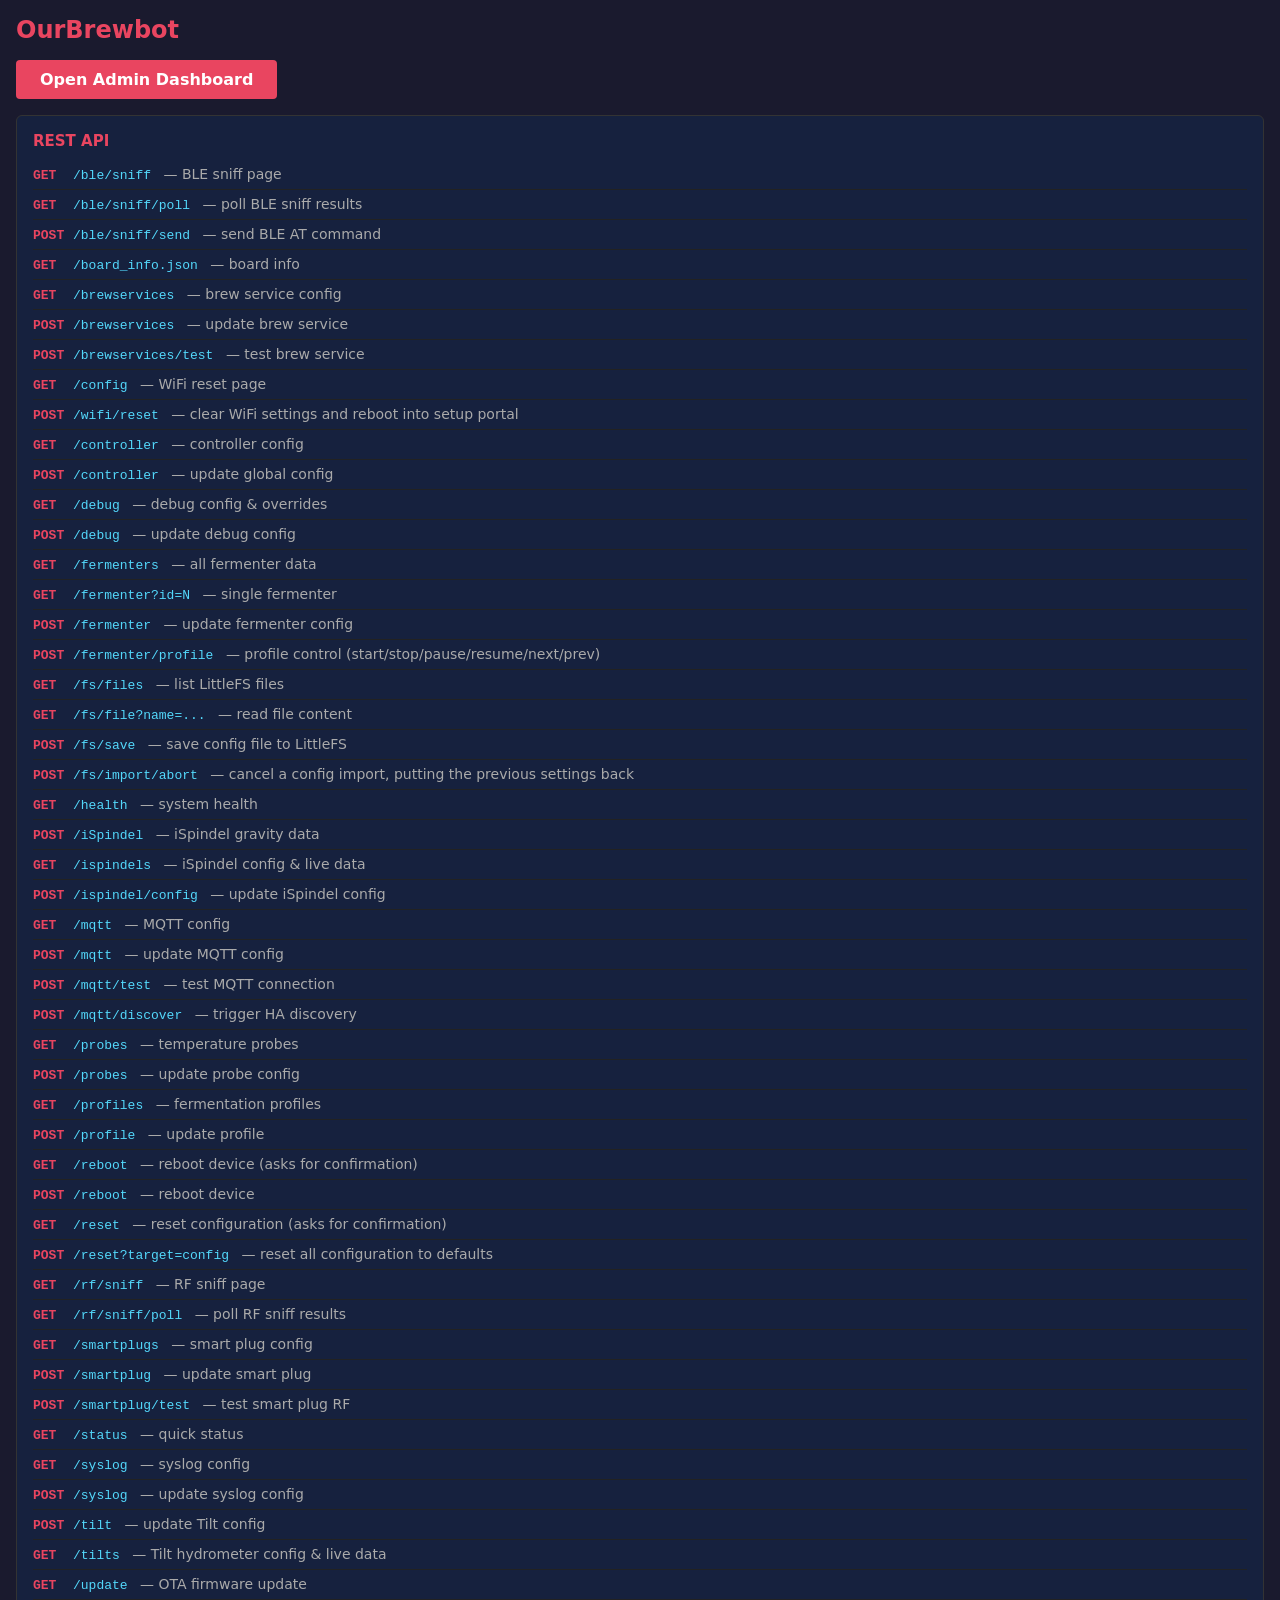
==== web/pages/index.html @ cada4aa2 "Compress existing web pages in flash and generate assets with Python." ====
<!DOCTYPE html>
    <html><head><meta charset='utf-8'>
    <meta name='viewport' content='width=device-width,initial-scale=1'>
    <title>OurBrewbot</title>
    <style>
    *{box-sizing:border-box;margin:0;padding:0}
    body{font-family:system-ui,sans-serif;background:#1a1a2e;color:#e0e0e0;padding:16px}
    h2{color:#e94560;margin:0 0 16px}
    a{color:#53d8fb;text-decoration:none}
    a:hover{text-decoration:underline}
    .card{background:#16213e;border:1px solid #333;border-radius:6px;padding:16px;margin-bottom:12px}
    .card h3{color:#e94560;margin-bottom:10px;font-size:15px}
    .btn{display:inline-block;background:#e94560;color:#fff;padding:10px 24px;border-radius:4px;font-size:16px;font-weight:bold;margin-bottom:16px}
    .btn:hover{background:#c73650;text-decoration:none}
    ul{list-style:none;padding:0}
    li{padding:6px 0;border-bottom:1px solid #222;font-size:14px}
    li:last-child{border-bottom:none}
    li a{font-family:monospace;font-size:13px}
    .method{display:inline-block;width:40px;color:#e94560;font-weight:bold;font-family:monospace;font-size:13px}
    .desc{color:#aaa;margin-left:8px}
    </style></head><body>
    <h2>OurBrewbot</h2>
    <a class='btn' href='/admin'>Open Admin Dashboard</a>
    <div class='card'><h3>REST API</h3><ul>
    <li><span class='method'>GET</span><a href='/ble/sniff'>/ble/sniff</a><span class='desc'> &mdash; BLE sniff page</span></li>
    <li><span class='method'>GET</span><a href='/ble/sniff/poll'>/ble/sniff/poll</a><span class='desc'> &mdash; poll BLE sniff results</span></li>
    <li><span class='method'>POST</span><span style='color:#53d8fb;font-family:monospace;font-size:13px'>/ble/sniff/send</span><span class='desc'> &mdash; send BLE AT command</span></li>
    <li><span class='method'>GET</span><a href='/board_info.json'>/board_info.json</a><span class='desc'> &mdash; board info</span></li>
    <li><span class='method'>GET</span><a href='/brewservices'>/brewservices</a><span class='desc'> &mdash; brew service config</span></li>
    <li><span class='method'>POST</span><span style='color:#53d8fb;font-family:monospace;font-size:13px'>/brewservices</span><span class='desc'> &mdash; update brew service</span></li>
    <li><span class='method'>POST</span><span style='color:#53d8fb;font-family:monospace;font-size:13px'>/brewservices/test</span><span class='desc'> &mdash; test brew service</span></li>
    <li><span class='method'>GET</span><a href='/config'>/config</a><span class='desc'> &mdash; WiFi reset page</span></li>
    <li><span class='method'>POST</span><span style='color:#53d8fb;font-family:monospace;font-size:13px'>/wifi/reset</span><span class='desc'> &mdash; clear WiFi settings and reboot into setup portal</span></li>
    <li><span class='method'>GET</span><a href='/controller'>/controller</a><span class='desc'> &mdash; controller config</span></li>
    <li><span class='method'>POST</span><span style='color:#53d8fb;font-family:monospace;font-size:13px'>/controller</span><span class='desc'> &mdash; update global config</span></li>
    <li><span class='method'>GET</span><a href='/debug'>/debug</a><span class='desc'> &mdash; debug config &amp; overrides</span></li>
    <li><span class='method'>POST</span><span style='color:#53d8fb;font-family:monospace;font-size:13px'>/debug</span><span class='desc'> &mdash; update debug config</span></li>
    <li><span class='method'>GET</span><a href='/fermenters'>/fermenters</a><span class='desc'> &mdash; all fermenter data</span></li>
    <li><span class='method'>GET</span><a href='/fermenter?id=0'>/fermenter?id=N</a><span class='desc'> &mdash; single fermenter</span></li>
    <li><span class='method'>POST</span><span style='color:#53d8fb;font-family:monospace;font-size:13px'>/fermenter</span><span class='desc'> &mdash; update fermenter config</span></li>
    <li><span class='method'>POST</span><span style='color:#53d8fb;font-family:monospace;font-size:13px'>/fermenter/profile</span><span class='desc'> &mdash; profile control (start/stop/pause/resume/next/prev)</span></li>
    <li><span class='method'>GET</span><a href='/fs/files'>/fs/files</a><span class='desc'> &mdash; list LittleFS files</span></li>
    <li><span class='method'>GET</span><span style='color:#53d8fb;font-family:monospace;font-size:13px'>/fs/file?name=...</span><span class='desc'> &mdash; read file content</span></li>
    <li><span class='method'>POST</span><span style='color:#53d8fb;font-family:monospace;font-size:13px'>/fs/save</span><span class='desc'> &mdash; save config file to LittleFS</span></li>
    <li><span class='method'>POST</span><span style='color:#53d8fb;font-family:monospace;font-size:13px'>/fs/import/abort</span><span class='desc'> &mdash; cancel a config import, putting the previous settings back</span></li>
    <li><span class='method'>GET</span><a href='/health'>/health</a><span class='desc'> &mdash; system health</span></li>
    <li><span class='method'>POST</span><span style='color:#53d8fb;font-family:monospace;font-size:13px'>/iSpindel</span><span class='desc'> &mdash; iSpindel gravity data</span></li>
    <li><span class='method'>GET</span><a href='/ispindels'>/ispindels</a><span class='desc'> &mdash; iSpindel config &amp; live data</span></li>
    <li><span class='method'>POST</span><span style='color:#53d8fb;font-family:monospace;font-size:13px'>/ispindel/config</span><span class='desc'> &mdash; update iSpindel config</span></li>
    <li><span class='method'>GET</span><a href='/mqtt'>/mqtt</a><span class='desc'> &mdash; MQTT config</span></li>
    <li><span class='method'>POST</span><span style='color:#53d8fb;font-family:monospace;font-size:13px'>/mqtt</span><span class='desc'> &mdash; update MQTT config</span></li>
    <li><span class='method'>POST</span><span style='color:#53d8fb;font-family:monospace;font-size:13px'>/mqtt/test</span><span class='desc'> &mdash; test MQTT connection</span></li>
    <li><span class='method'>POST</span><span style='color:#53d8fb;font-family:monospace;font-size:13px'>/mqtt/discover</span><span class='desc'> &mdash; trigger HA discovery</span></li>
    <li><span class='method'>GET</span><a href='/probes'>/probes</a><span class='desc'> &mdash; temperature probes</span></li>
    <li><span class='method'>POST</span><span style='color:#53d8fb;font-family:monospace;font-size:13px'>/probes</span><span class='desc'> &mdash; update probe config</span></li>
    <li><span class='method'>GET</span><a href='/profiles'>/profiles</a><span class='desc'> &mdash; fermentation profiles</span></li>
    <li><span class='method'>POST</span><span style='color:#53d8fb;font-family:monospace;font-size:13px'>/profile</span><span class='desc'> &mdash; update profile</span></li>
    <li><span class='method'>GET</span><a href='/reboot'>/reboot</a><span class='desc'> &mdash; reboot device (asks for confirmation)</span></li>
    <li><span class='method'>POST</span><span style='color:#53d8fb;font-family:monospace;font-size:13px'>/reboot</span><span class='desc'> &mdash; reboot device</span></li>
    <li><span class='method'>GET</span><a href='/reset'>/reset</a><span class='desc'> &mdash; reset configuration (asks for confirmation)</span></li>
    <li><span class='method'>POST</span><span style='color:#53d8fb;font-family:monospace;font-size:13px'>/reset?target=config</span><span class='desc'> &mdash; reset all configuration to defaults</span></li>
    <li><span class='method'>GET</span><a href='/rf/sniff'>/rf/sniff</a><span class='desc'> &mdash; RF sniff page</span></li>
    <li><span class='method'>GET</span><a href='/rf/sniff/poll'>/rf/sniff/poll</a><span class='desc'> &mdash; poll RF sniff results</span></li>
    <li><span class='method'>GET</span><a href='/smartplugs'>/smartplugs</a><span class='desc'> &mdash; smart plug config</span></li>
    <li><span class='method'>POST</span><span style='color:#53d8fb;font-family:monospace;font-size:13px'>/smartplug</span><span class='desc'> &mdash; update smart plug</span></li>
    <li><span class='method'>POST</span><span style='color:#53d8fb;font-family:monospace;font-size:13px'>/smartplug/test</span><span class='desc'> &mdash; test smart plug RF</span></li>
    <li><span class='method'>GET</span><a href='/status'>/status</a><span class='desc'> &mdash; quick status</span></li>
    <li><span class='method'>GET</span><a href='/syslog'>/syslog</a><span class='desc'> &mdash; syslog config</span></li>
    <li><span class='method'>POST</span><span style='color:#53d8fb;font-family:monospace;font-size:13px'>/syslog</span><span class='desc'> &mdash; update syslog config</span></li>
    <li><span class='method'>POST</span><span style='color:#53d8fb;font-family:monospace;font-size:13px'>/tilt</span><span class='desc'> &mdash; update Tilt config</span></li>
    <li><span class='method'>GET</span><a href='/tilts'>/tilts</a><span class='desc'> &mdash; Tilt hydrometer config &amp; live data</span></li>
    <li><span class='method'>GET</span><a href='/update'>/update</a><span class='desc'> &mdash; OTA firmware update</span></li>
    <li><span class='method'>POST</span><span style='color:#53d8fb;font-family:monospace;font-size:13px'>/update/check</span><span class='desc'> &mdash; check ourbrewbot.com for a newer firmware now</span></li>
    </ul></div>
    </body></html>
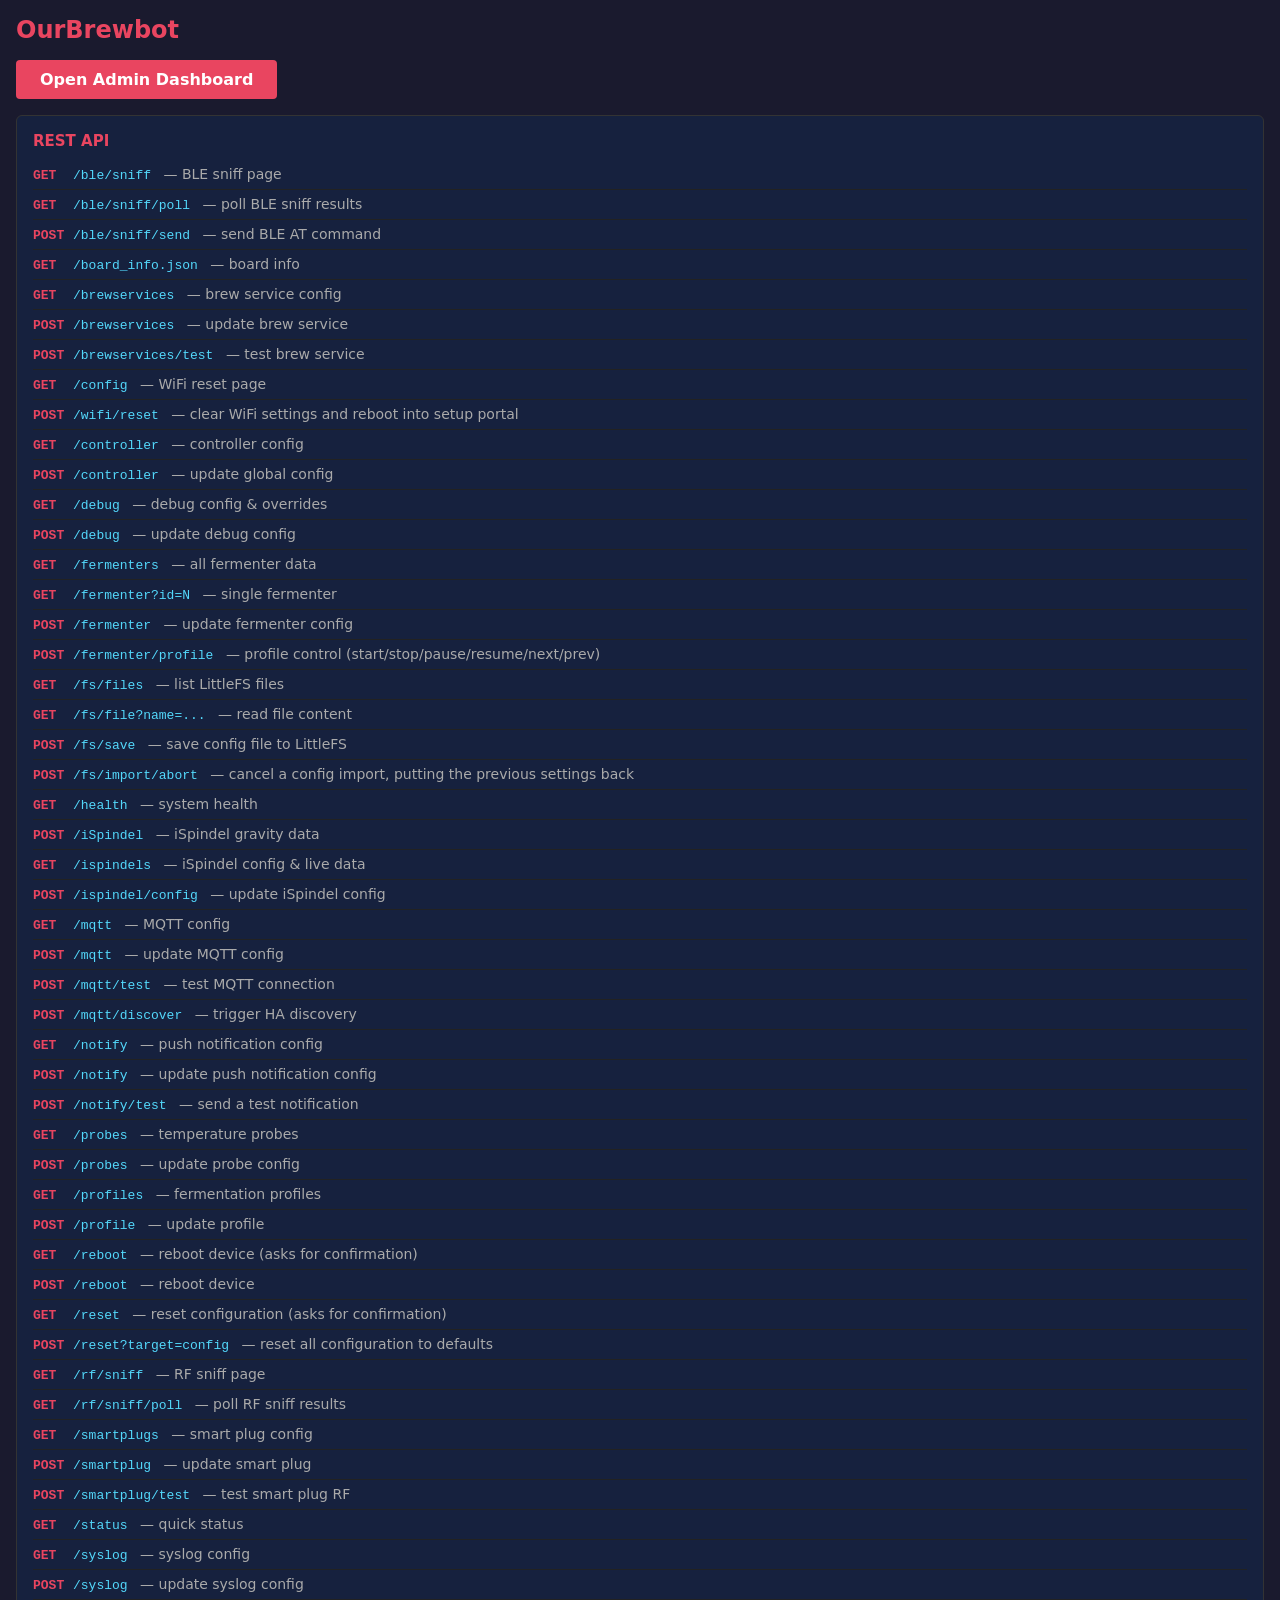
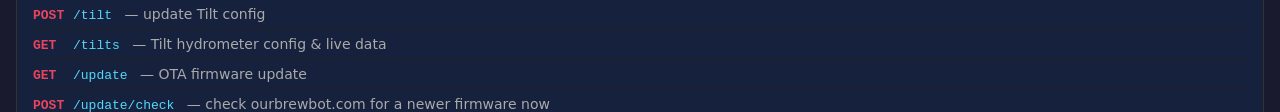
==== commit cd41ab0a: "Document notifications and add /notify to the baseline list." ====
--- a/web/pages/index.html
+++ b/web/pages/index.html
@@ -51,6 +51,9 @@
     <li><span class='method'>POST</span><span style='color:#53d8fb;font-family:monospace;font-size:13px'>/mqtt</span><span class='desc'> &mdash; update MQTT config</span></li>
     <li><span class='method'>POST</span><span style='color:#53d8fb;font-family:monospace;font-size:13px'>/mqtt/test</span><span class='desc'> &mdash; test MQTT connection</span></li>
     <li><span class='method'>POST</span><span style='color:#53d8fb;font-family:monospace;font-size:13px'>/mqtt/discover</span><span class='desc'> &mdash; trigger HA discovery</span></li>
+    <li><span class='method'>GET</span><a href='/notify'>/notify</a><span class='desc'> &mdash; push notification config</span></li>
+    <li><span class='method'>POST</span><span style='color:#53d8fb;font-family:monospace;font-size:13px'>/notify</span><span class='desc'> &mdash; update push notification config</span></li>
+    <li><span class='method'>POST</span><span style='color:#53d8fb;font-family:monospace;font-size:13px'>/notify/test</span><span class='desc'> &mdash; send a test notification</span></li>
     <li><span class='method'>GET</span><a href='/probes'>/probes</a><span class='desc'> &mdash; temperature probes</span></li>
     <li><span class='method'>POST</span><span style='color:#53d8fb;font-family:monospace;font-size:13px'>/probes</span><span class='desc'> &mdash; update probe config</span></li>
     <li><span class='method'>GET</span><a href='/profiles'>/profiles</a><span class='desc'> &mdash; fermentation profiles</span></li>
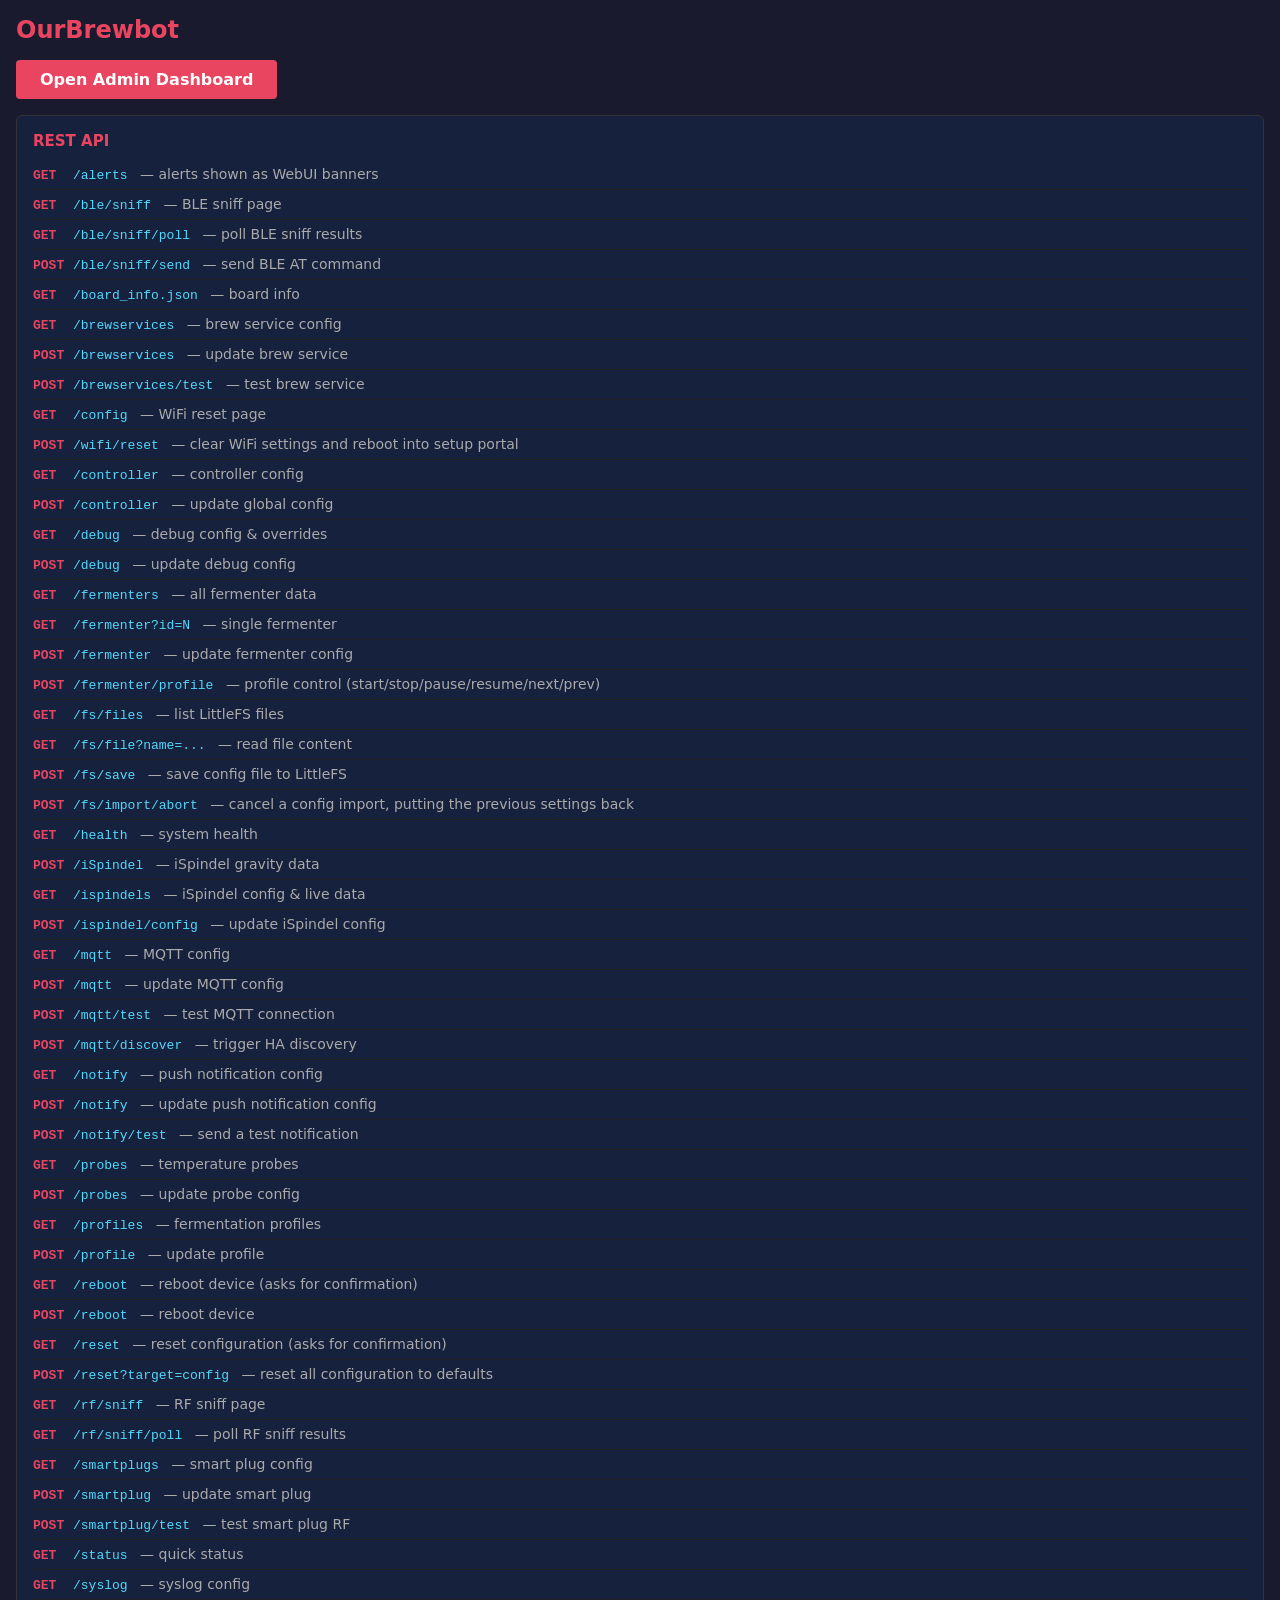
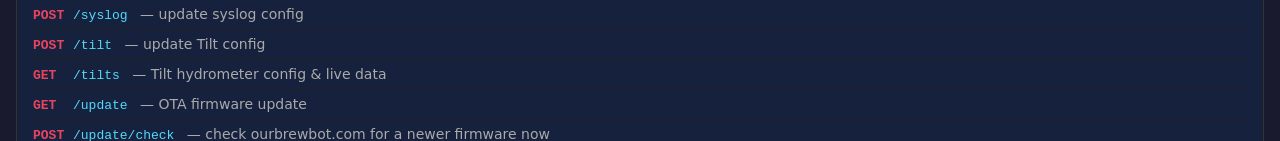
==== commit 8f22b68f: "Add a GET /alerts endpoint listing the alerts the WebUI shows." ====
--- a/web/pages/index.html
+++ b/web/pages/index.html
@@ -22,6 +22,7 @@
     <h2>OurBrewbot</h2>
     <a class='btn' href='/admin'>Open Admin Dashboard</a>
     <div class='card'><h3>REST API</h3><ul>
+    <li><span class='method'>GET</span><a href='/alerts'>/alerts</a><span class='desc'> &mdash; alerts shown as WebUI banners</span></li>
     <li><span class='method'>GET</span><a href='/ble/sniff'>/ble/sniff</a><span class='desc'> &mdash; BLE sniff page</span></li>
     <li><span class='method'>GET</span><a href='/ble/sniff/poll'>/ble/sniff/poll</a><span class='desc'> &mdash; poll BLE sniff results</span></li>
     <li><span class='method'>POST</span><span style='color:#53d8fb;font-family:monospace;font-size:13px'>/ble/sniff/send</span><span class='desc'> &mdash; send BLE AT command</span></li>
